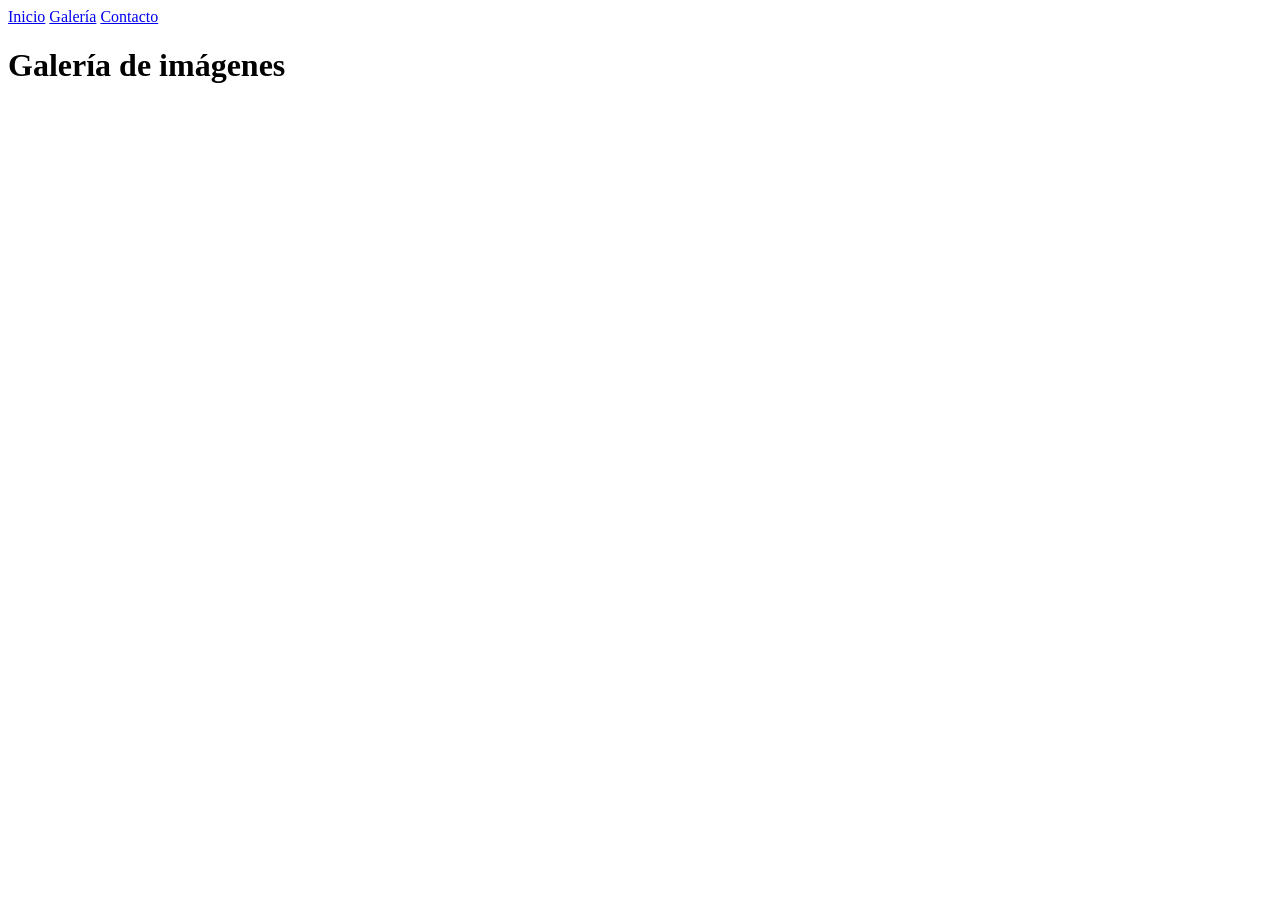
==== index.html @ afdfdd7d "Estructura inicial He creado el html y el css de la galería con un título y tres anclas a las página" ====
<!DOCTYPE html>
<html lang="en">
<head>
    <meta charset="UTF-8">
    <meta name="viewport" content="width=device-width, initial-scale=1.0">
    <title>HelenaGonzalez-Galería-TPEDI</title>
    <link rel="stylesheet" href="style.css">

</head>

<body>
    <header>
        <nav>
         <a href="#" > Inicio</a>
         <a href="#" > Galería</a>
         <a href="#" > Contacto</a>
        </nav>

    </header>
        <h1>Galería de imágenes</h1>
    
</body>
</html>
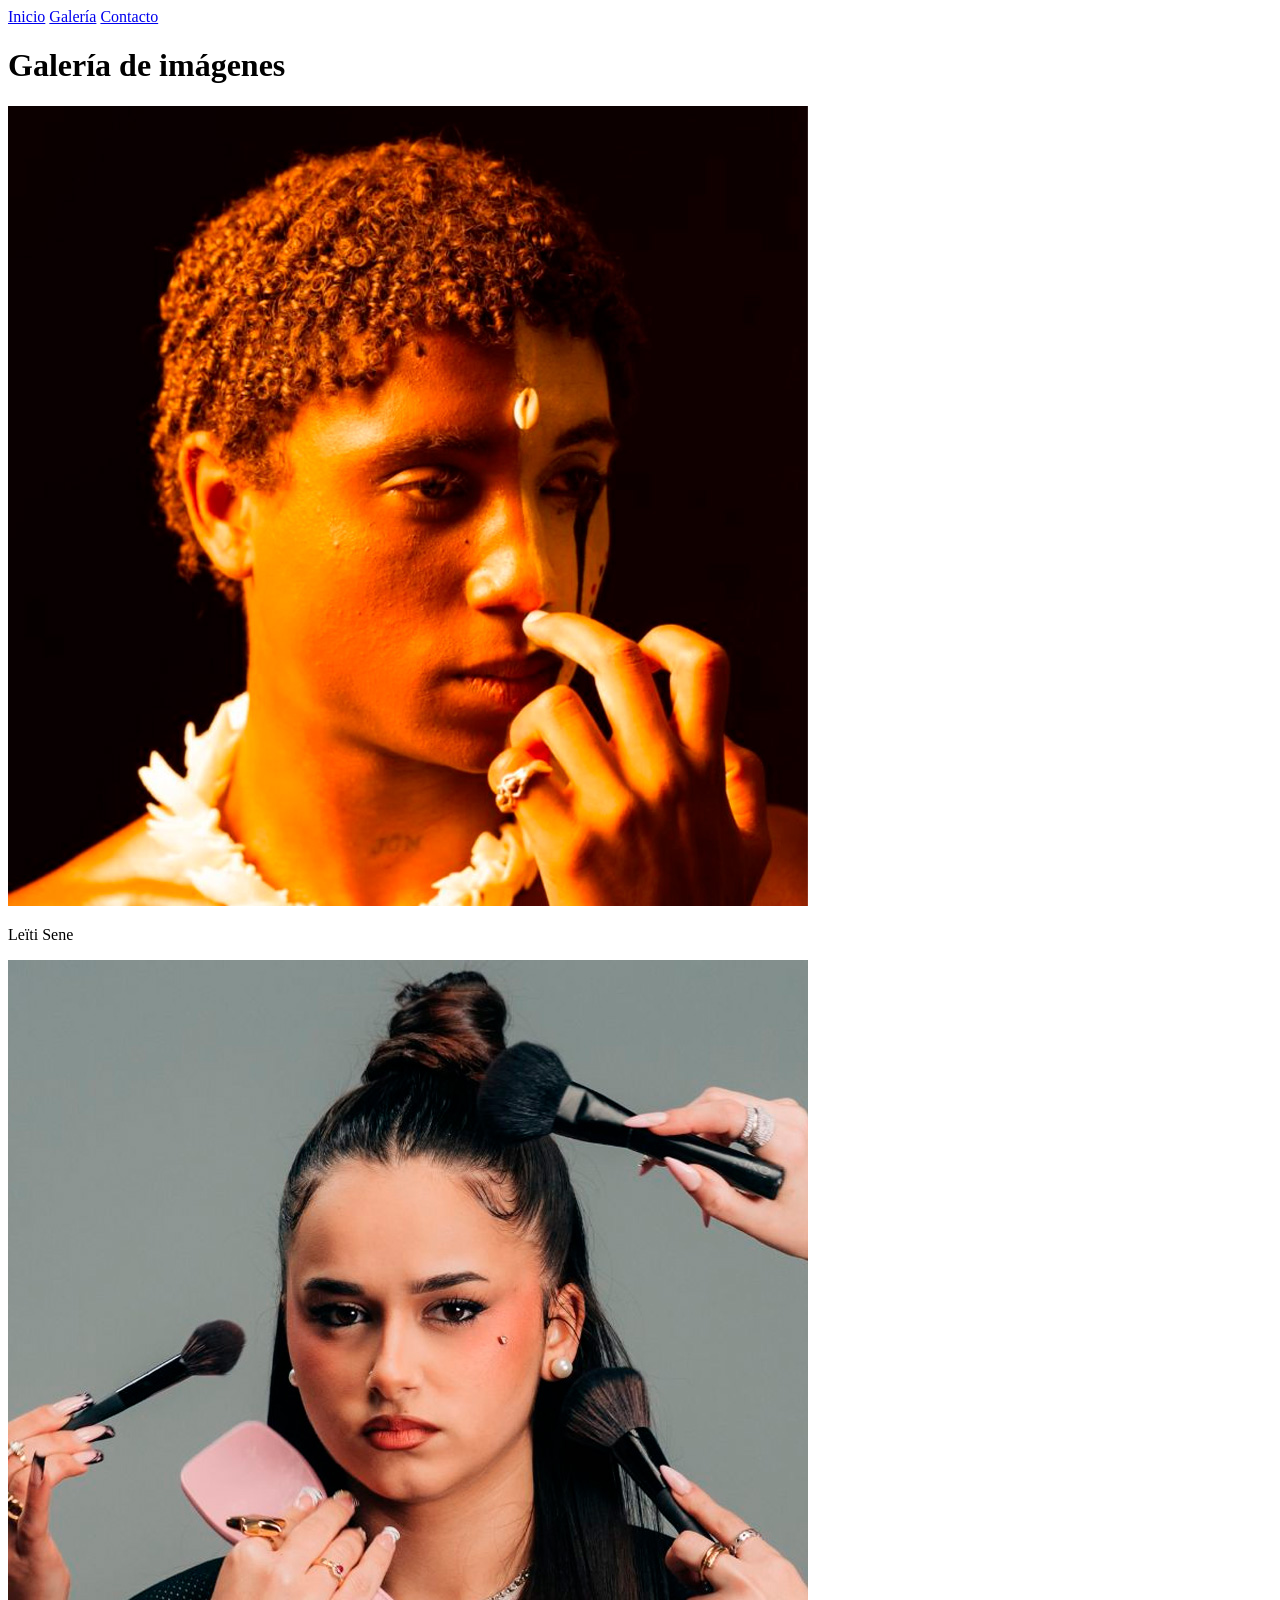
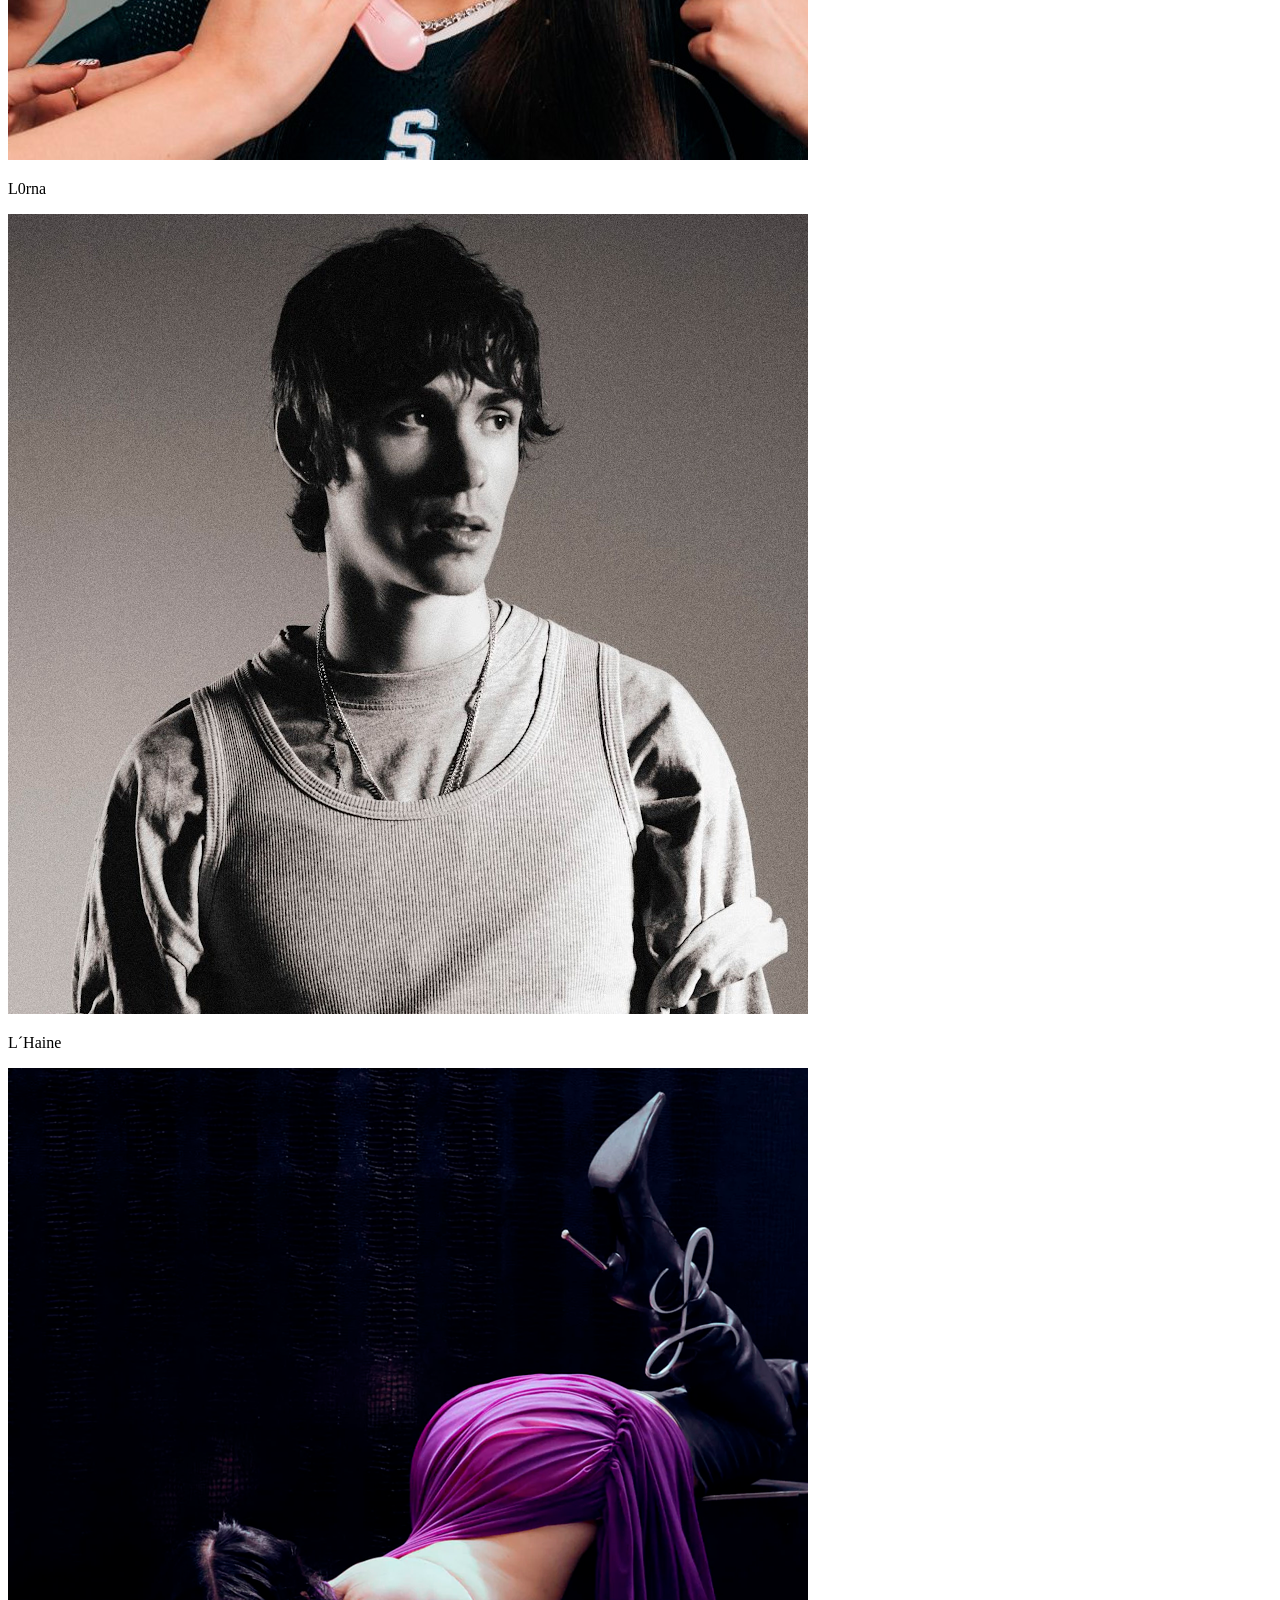
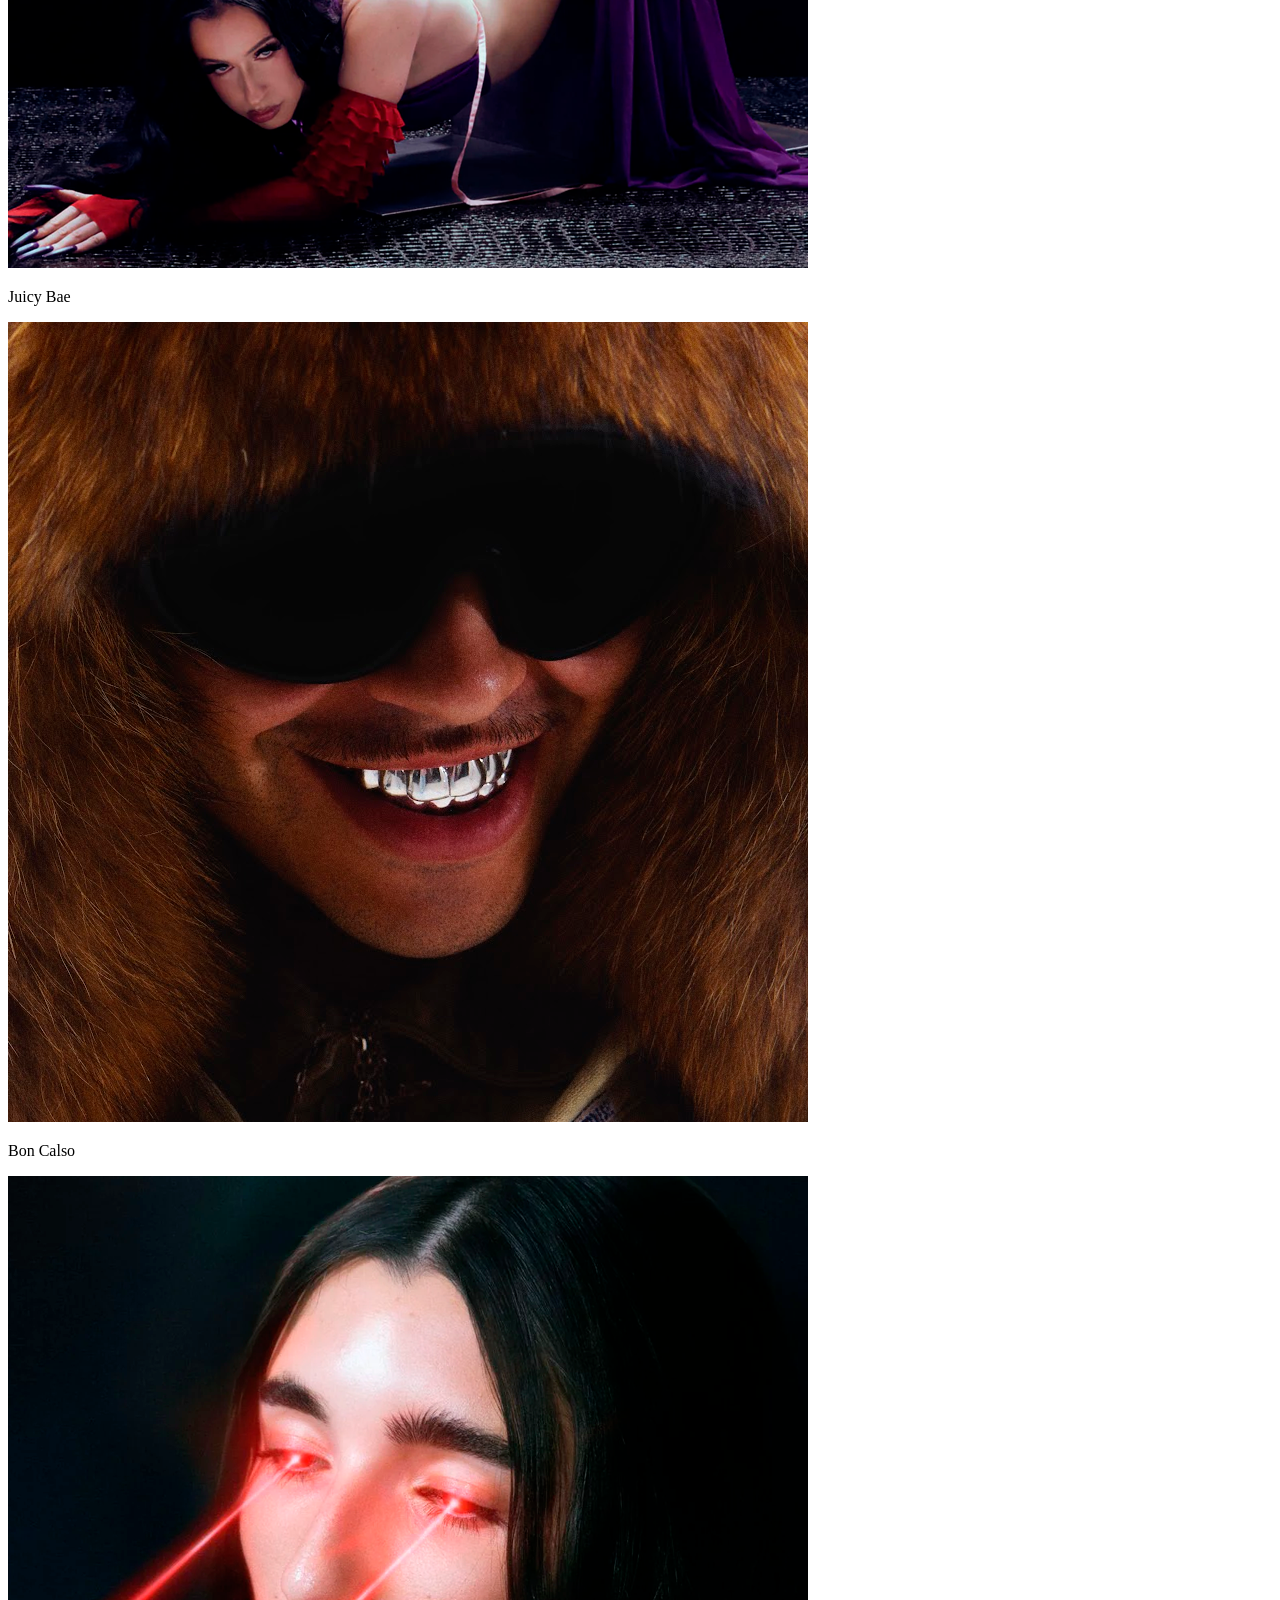
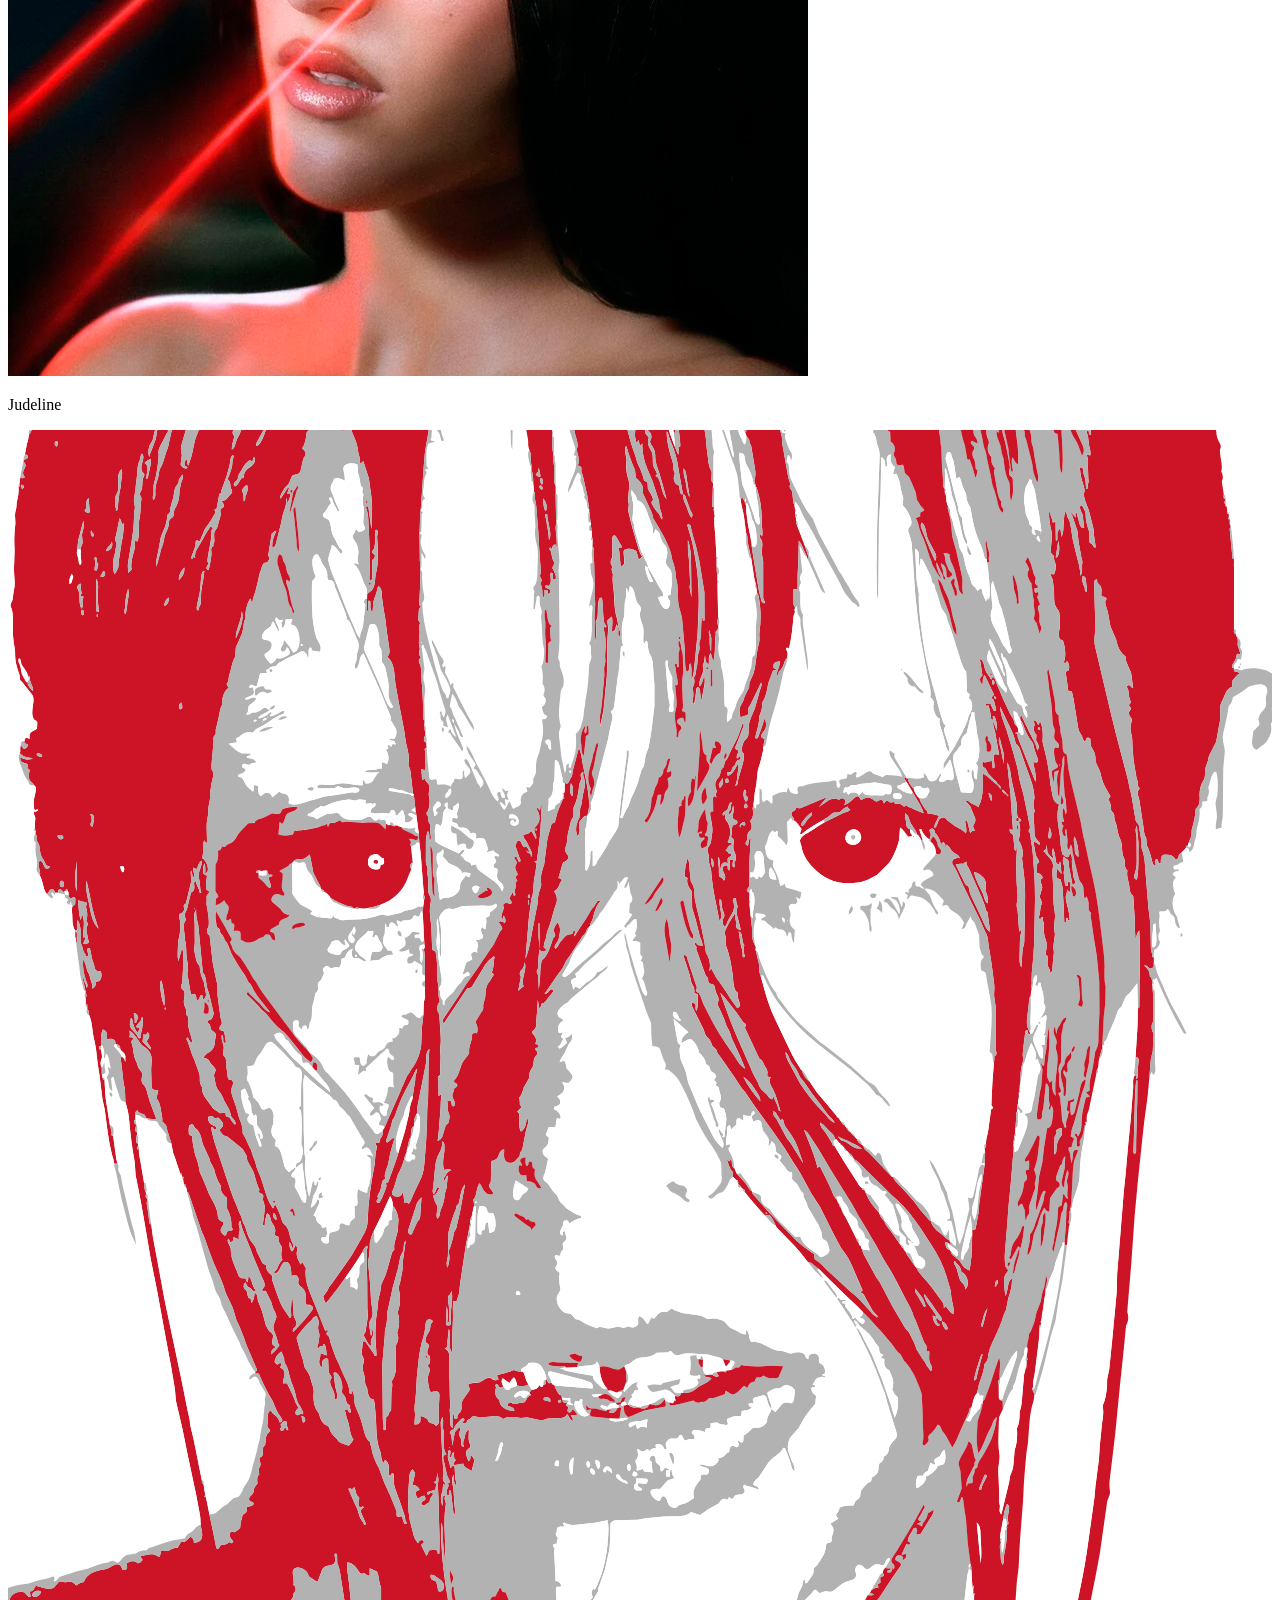
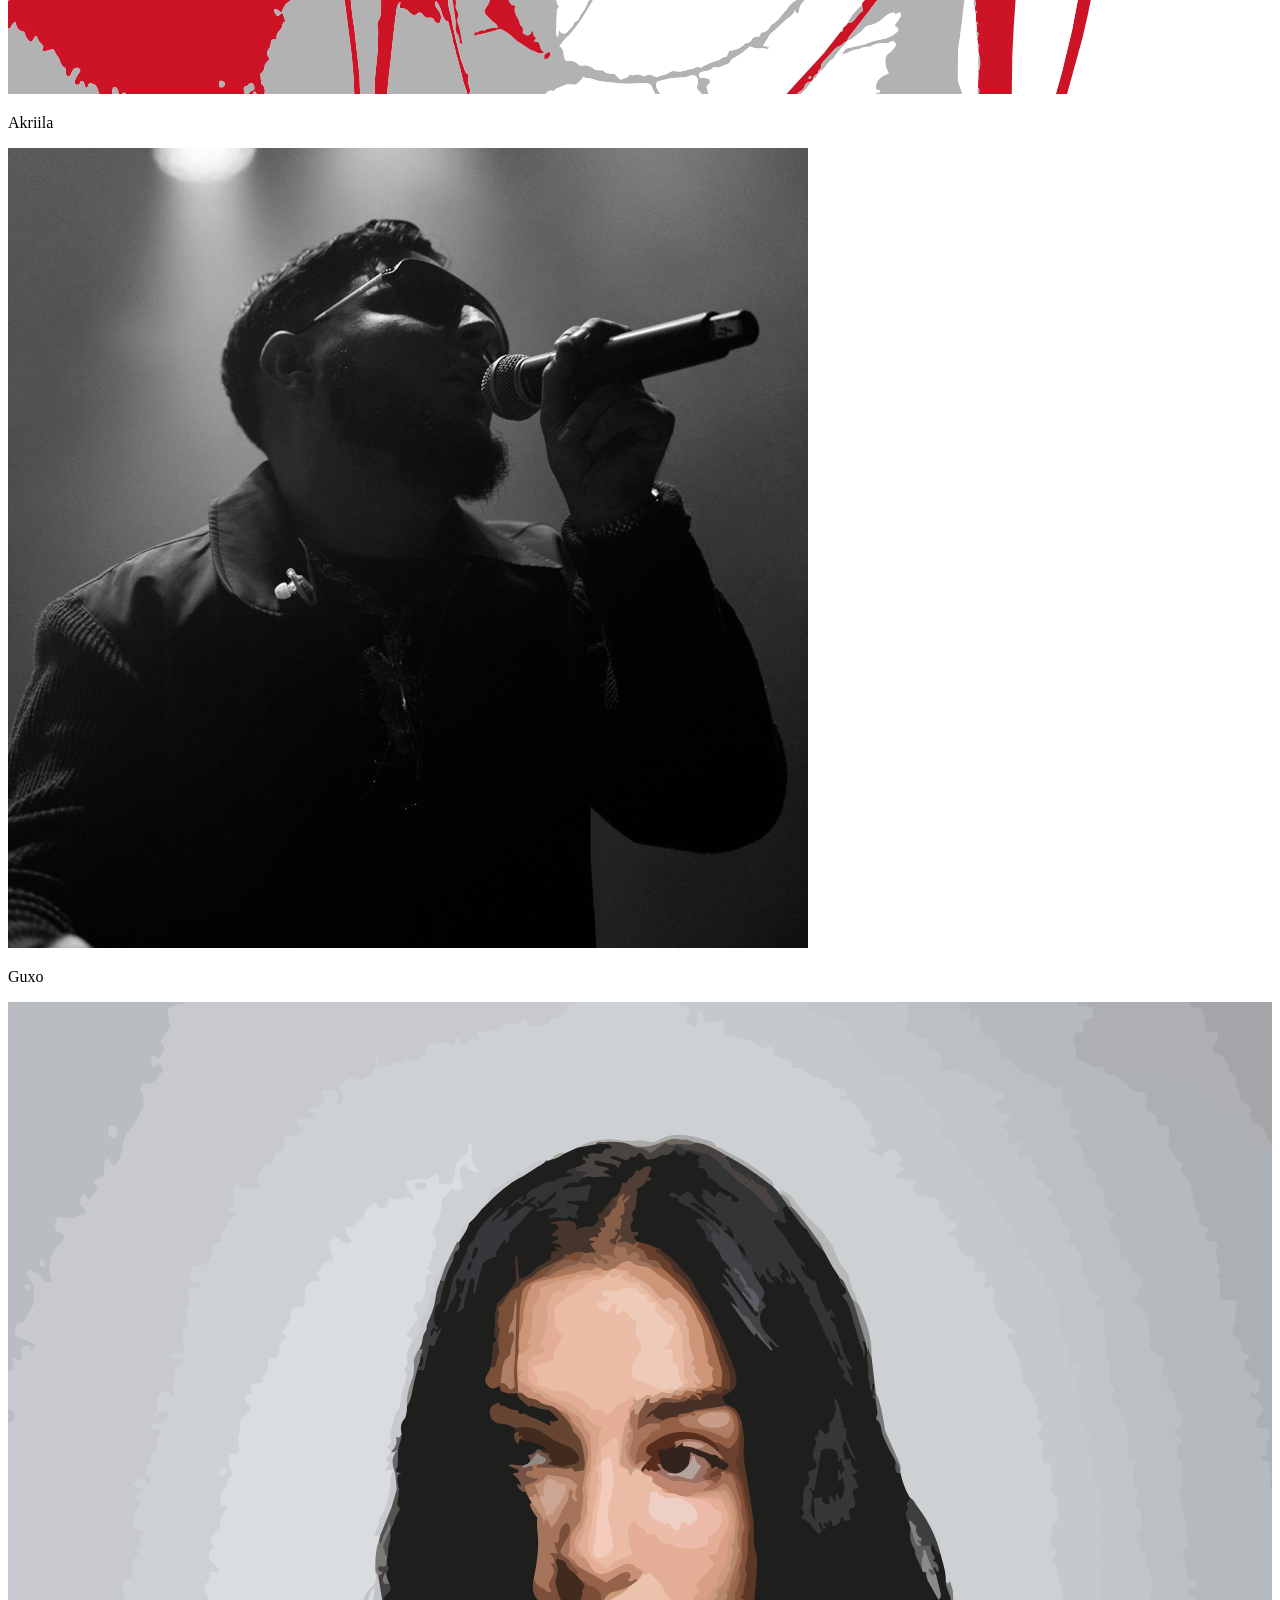
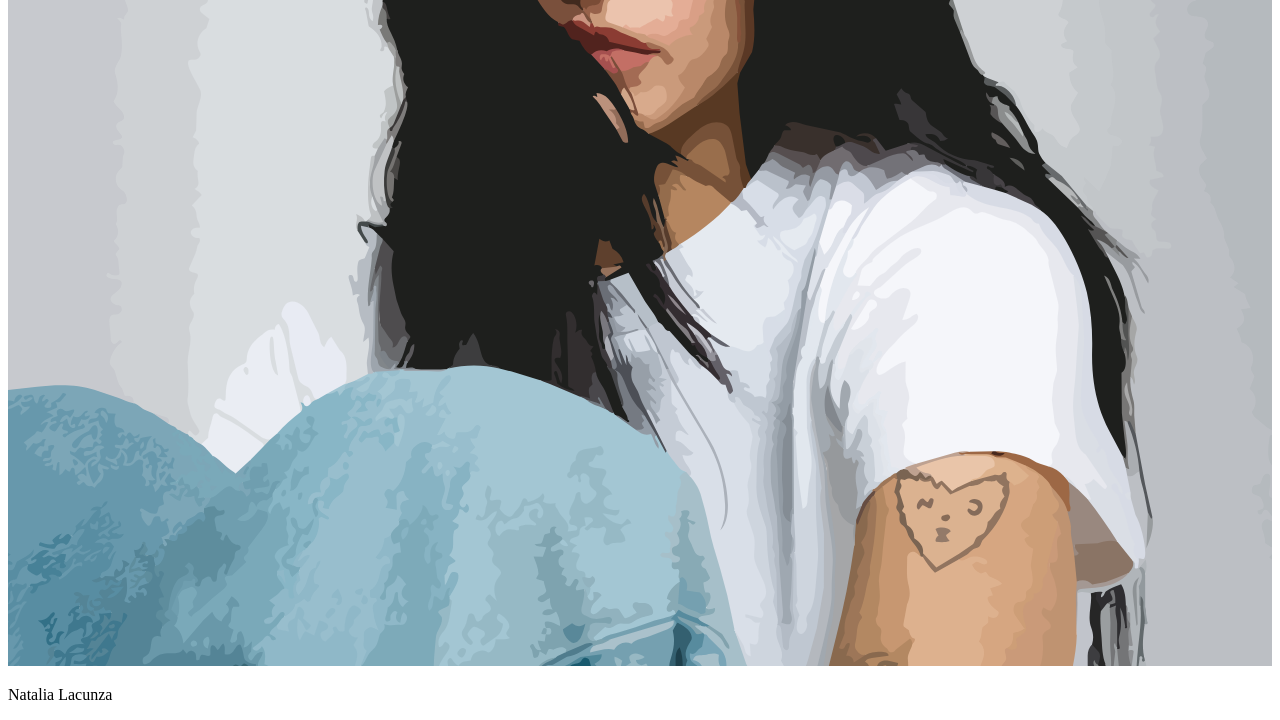
==== commit 9da83605: "imgs en html con nombre" ====
--- a/index.html
+++ b/index.html
@@ -17,7 +17,57 @@
         </nav>
 
     </header>
+    <main>
         <h1>Galería de imágenes</h1>
+        <section class="Galería">
+
+            <div class="Imagen">
+                <img src="img/img 1_leiti_JPG.jpg" alt="Leïti Sene">
+                <p>Leïti Sene</p>
+            </div>
+
+            <div class="Imagen">
+                <img src="img/img 2_l0rna_JPG.jpg" alt="L0rna">
+                <p>L0rna</p>
+            </div>
+
+            <div class="Imagen">
+                <img src="img/img 3_lhaine.jpg" alt="L´Haine">
+                <p>L´Haine</p>
+            </div>
+
+            <div class="Imagen">
+              <img src="img/img 4_juicybae_PNG.png" alt="Juicy Bae">
+               <p>Juicy Bae</p>
+            </div>
+
+            <div class="Imagen">
+              <img src="img/img 5_boncalso_PNG.png" alt="Bon Calso">
+               <p>Bon Calso</p>
+            </div>
+
+            <div class="Imagen">
+              <img src="img/img 6_judeline_PNG.png" alt="Judeline">
+               <p>Judeline</p>
+            </div>
+
+            <div class="Imagen">
+              <img src="img/img 7_akriila_SVG.svg" alt="Akriila">
+               <p>Akriila</p>
+            </div>
+
+            <div class="Imagen">
+              <img src="img/img 8_guxo_GIF.gif" alt="Guxo">
+               <p>Guxo</p>
+            </div>
+
+            <div class="Imagen">
+              <img src="img/img 9_natalialacunza_SVG.svg" alt="Natalia Lacunza">
+               <p>Natalia Lacunza</p>
+            </div>
+
+        </section>
+    </main>
     
 </body>
 </html>
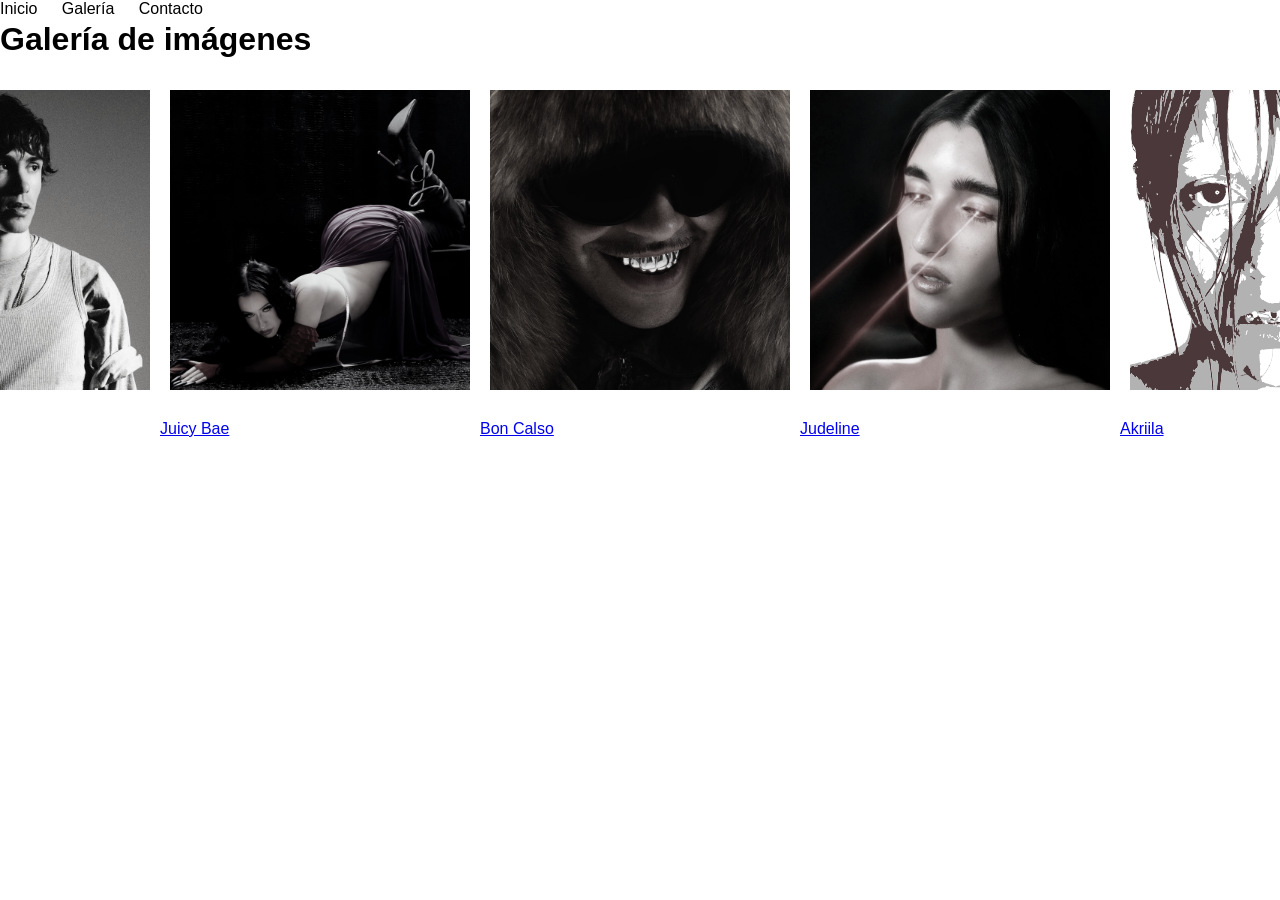
==== commit 9051877d: "corrección semántica no veía cambios en el preview y era porque me faltaba añadir css/ en el link hr" ====
--- a/index.html
+++ b/index.html
@@ -4,7 +4,7 @@
     <meta charset="UTF-8">
     <meta name="viewport" content="width=device-width, initial-scale=1.0">
     <title>HelenaGonzalez-Galería-TPEDI</title>
-    <link rel="stylesheet" href="style.css">
+    <link rel="stylesheet" href="css/style.css">
 
 </head>
 
@@ -19,51 +19,69 @@
     </header>
     <main>
         <h1>Galería de imágenes</h1>
-        <section class="Galería">
+        <section class="galeria">
 
-            <div class="Imagen">
-                <img src="img/img 1_leiti_JPG.jpg" alt="Leïti Sene">
+            <div class="imagen">
+                <a href="img/img1_leiti_JPG.jpg" target="_blank">
+                <img src="img/img1_leiti_JPG.jpg" alt="Leïti Sene" title="Leïti Sene"> 
                 <p>Leïti Sene</p>
+                </a>
             </div>
 
-            <div class="Imagen">
-                <img src="img/img 2_l0rna_JPG.jpg" alt="L0rna">
+            <div class="imagen">
+                <a href="img/img2_l0rna_JPG.jpg" target="_blank">
+                <img src="img/img2_l0rna_JPG.jpg" alt="L0rna" title="L0rna">
                 <p>L0rna</p>
+                </a>
             </div>
 
-            <div class="Imagen">
-                <img src="img/img 3_lhaine.jpg" alt="L´Haine">
+            <div class="imagen">
+                <a href="img/img3_lhaine.jpg" target="_blank">
+                <img src="img/img3_lhaine.jpg" alt="L´Haine" title="L´Haine">
                 <p>L´Haine</p>
+                </a>
             </div>
 
-            <div class="Imagen">
-              <img src="img/img 4_juicybae_PNG.png" alt="Juicy Bae">
+            <div class="imagen">
+                <a href="img/img4_juicybae_PNG.png" target="_blank">
+              <img src="img/img4_juicybae_PNG.png" alt="Juicy Bae" title="Juicy Bae">
                <p>Juicy Bae</p>
+                </a>
             </div>
 
-            <div class="Imagen">
-              <img src="img/img 5_boncalso_PNG.png" alt="Bon Calso">
+            <div class="imagen">
+              <a href="img/img5_boncalso_PNG.png" target="_blank">
+              <img src="img/img5_boncalso_PNG.png" alt="Bon Calso" title="Bon Calso">
                <p>Bon Calso</p>
+                </a>
             </div>
 
-            <div class="Imagen">
-              <img src="img/img 6_judeline_PNG.png" alt="Judeline">
+            <div class="imagen">
+              <a href="img/img6_judeline_PNG.png" target="_blank">
+              <img src="img/img6_judeline_PNG.png" alt="Judeline" title="Judeline">
                <p>Judeline</p>
+                </a>
             </div>
 
-            <div class="Imagen">
-              <img src="img/img 7_akriila_SVG.svg" alt="Akriila">
+            <div class="imagen">
+              <a href="img/img7_akriila_SVG.svg" target="_blank">
+              <img src="img/img7_akriila_SVG.svg" alt="Akriila" title="Akriila">
                <p>Akriila</p>
+                </a>
             </div>
 
-            <div class="Imagen">
-              <img src="img/img 8_guxo_GIF.gif" alt="Guxo">
+            <div class="imagen">
+              <a href="img/img8_guxo_GIF.gif" target="_blank">
+              <img src="img/img8_guxo_GIF.gif" alt="Guxo" title="Guxo">
                <p>Guxo</p>
+                </a>
             </div>
 
-            <div class="Imagen">
-              <img src="img/img 9_natalialacunza_SVG.svg" alt="Natalia Lacunza">
+            <div class="imagen">
+              <a href="img/img9_natalialacunza_SVG.svg" target="_blank">
+              <img src="img/img9_natalialacunza_SVG.svg" alt="Natalia Lacunza" title="Natalia Lacunza">
                <p>Natalia Lacunza</p>
+                </a>
             </div>
 
         </section>
--- a/css/style.css
+++ b/css/style.css
@@ -0,0 +1,30 @@
+body {
+    margin: 0;
+    font-family: Helvetica, sans-serif;
+}
+
+nav {
+    position: fixed;
+    top: 0;
+}
+
+nav a {
+    color: rgb(0, 0, 0);
+    text-decoration: none;
+    margin-right: 20px;
+}
+.galeria {
+    display: flex;
+    justify-content: center;
+}
+.imagen img{
+    width: 300px;
+    height: auto;
+    filter: grayscale(90%);
+    margin: 10px;
+}
+.imagen img:hover {
+    filter: grayscale(0%);
+    transform: scale(1.05);
+    transition: all 0.3s ease;
+}
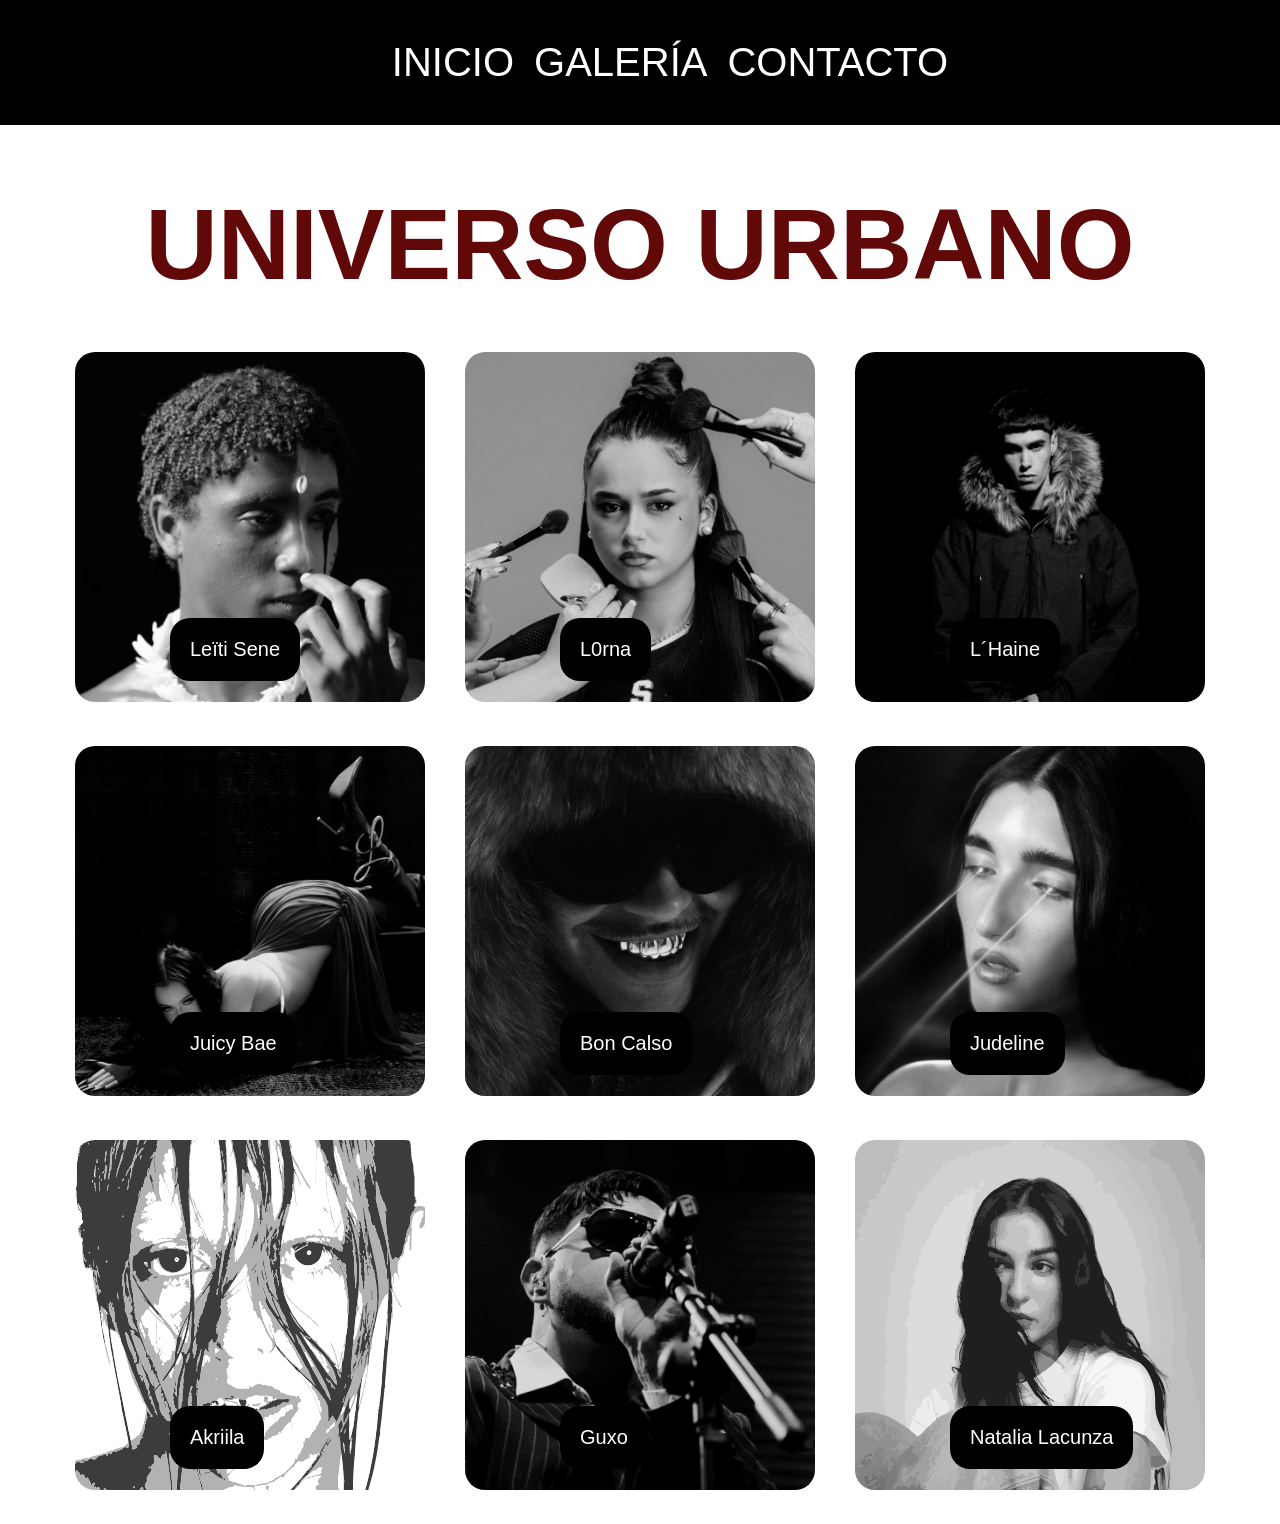
==== commit 8fbdf120: "Cambio tipográfico + hovers + border radius + filters (grayscale) + absolute/relative para los nombr" ====
--- a/index.html
+++ b/index.html
@@ -11,14 +11,14 @@
 <body>
     <header>
         <nav>
-         <a href="#" > Inicio</a>
-         <a href="#" > Galería</a>
-         <a href="#" > Contacto</a>
+         <a href="#" > INICIO</a>
+         <a href="#" > GALERÍA</a>
+         <a href="#" > CONTACTO</a>
         </nav>
 
     </header>
     <main>
-        <h1>Galería de imágenes</h1>
+        <h1>UNIVERSO URBANO</h1>
         <section class="galeria">
 
             <div class="imagen">
--- a/css/style.css
+++ b/css/style.css
@@ -1,30 +1,86 @@
 body {
     margin: 0;
-    font-family: Helvetica, sans-serif;
+    font-family: 'Poppins', sans-serif;
 }
 
 nav {
     position: fixed;
     top: 0;
+    width: 100%;
+    background: rgb(0, 0, 0);
+    padding: 40px;
+    z-index: 1000;
+    display: flex;
+    justify-content: center;
 }
 
 nav a {
-    color: rgb(0, 0, 0);
+    color: rgb(255, 255, 255);
     text-decoration: none;
     margin-right: 20px;
+    font-size: 40px;
+    display: inline-block;
+    transition-duration: 0.3s;
+
 }
+
+nav a:hover {
+    color: rgba(255, 255, 255, 0.522);
+    transform: translateX(20px);
+
+}
+
+main {
+    margin-top: 100px;
+    text-align: center;
+    padding: 20px;
+    background-color: rgb(255, 255, 255);
+    min-height: 100vh;
+}
+main h1 {
+    font-size: 100px;
+    color: rgb(97, 9, 9);
+    margin-bottom: 40px;
+}
+
 .galeria {
     display: flex;
     justify-content: center;
+    flex-wrap: wrap;
+    gap: 20px;
+
+}
+
+.imagen {
+    position: relative;
+}
+
+.imagen p {
+    position: absolute;
+    bottom: 15px;
+    left: 105px;
+    color: white;
+    font-size: 20px;
+    padding: 20px;
+    background-color: rgba(0, 0, 0, 1);
+    border-radius: 20px;   
+}
+.imagen:hover {
+    filter: blur(7px); 
+    transition: all 0.3s ease;
 }
 .imagen img{
-    width: 300px;
+    width: 350px;
     height: auto;
-    filter: grayscale(90%);
+    filter: grayscale(100%);
     margin: 10px;
+    border-radius: 20px;
 }
 .imagen img:hover {
     filter: grayscale(0%);
+    border-radius: 30px;
     transform: scale(1.05);
     transition: all 0.3s ease;
+
+
 }
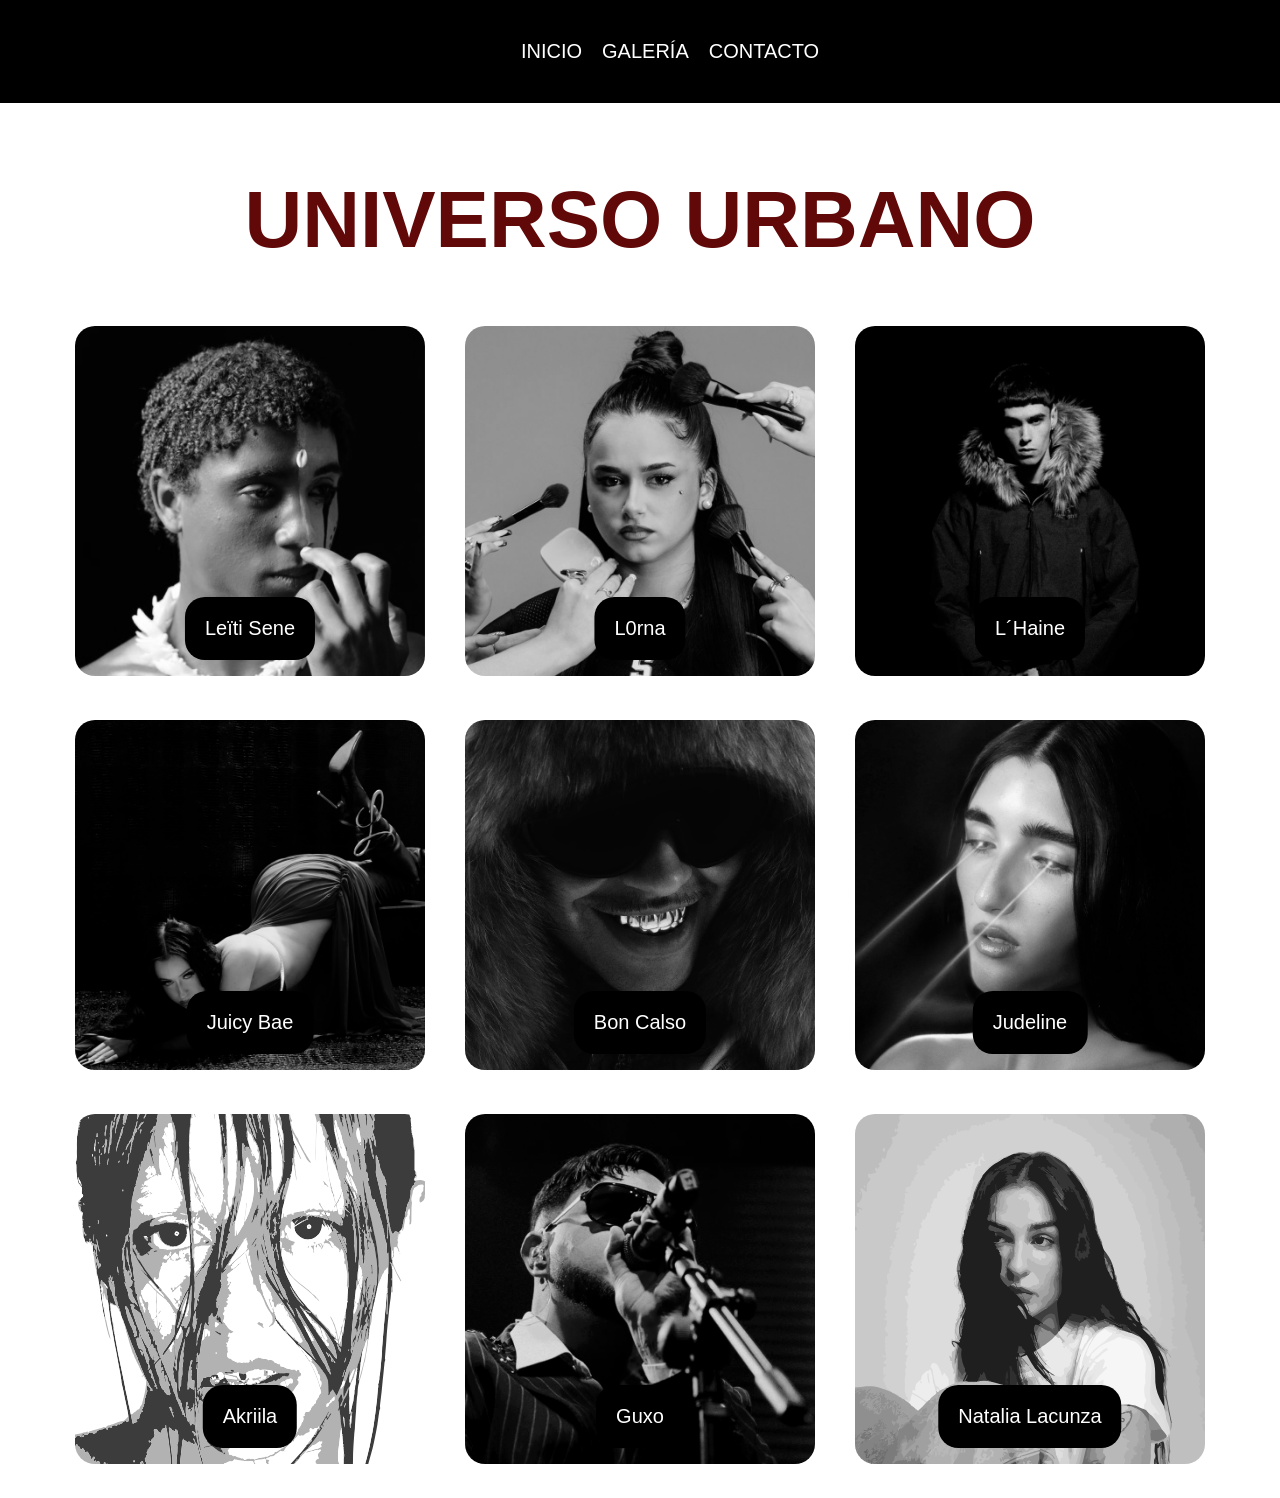
==== commit 0f000de4: "creación de páginas individuales y mejora de css para dichas páginas He creado diferentes html para " ====
--- a/index.html
+++ b/index.html
@@ -22,63 +22,63 @@
         <section class="galeria">
 
             <div class="imagen">
-                <a href="img/img1_leiti_JPG.jpg" target="_blank">
+                <a href="artistas/leiti.html">
                 <img src="img/img1_leiti_JPG.jpg" alt="Leïti Sene" title="Leïti Sene"> 
                 <p>Leïti Sene</p>
                 </a>
             </div>
 
             <div class="imagen">
-                <a href="img/img2_l0rna_JPG.jpg" target="_blank">
+                <a href="artistas/l0rna.html">
                 <img src="img/img2_l0rna_JPG.jpg" alt="L0rna" title="L0rna">
                 <p>L0rna</p>
                 </a>
             </div>
 
             <div class="imagen">
-                <a href="img/img3_lhaine.jpg" target="_blank">
+                <a href="artistas/lhaine.html">
                 <img src="img/img3_lhaine.jpg" alt="L´Haine" title="L´Haine">
                 <p>L´Haine</p>
                 </a>
             </div>
 
             <div class="imagen">
-                <a href="img/img4_juicybae_PNG.png" target="_blank">
+                <a href="artistas/juicybae.html">
               <img src="img/img4_juicybae_PNG.png" alt="Juicy Bae" title="Juicy Bae">
                <p>Juicy Bae</p>
                 </a>
             </div>
 
             <div class="imagen">
-              <a href="img/img5_boncalso_PNG.png" target="_blank">
+              <a href="artistas/boncalso.html">
               <img src="img/img5_boncalso_PNG.png" alt="Bon Calso" title="Bon Calso">
                <p>Bon Calso</p>
                 </a>
             </div>
 
             <div class="imagen">
-              <a href="img/img6_judeline_PNG.png" target="_blank">
+              <a href="artistas/judeline.html">
               <img src="img/img6_judeline_PNG.png" alt="Judeline" title="Judeline">
                <p>Judeline</p>
                 </a>
             </div>
 
             <div class="imagen">
-              <a href="img/img7_akriila_SVG.svg" target="_blank">
+              <a href="artistas/akriila.html">
               <img src="img/img7_akriila_SVG.svg" alt="Akriila" title="Akriila">
                <p>Akriila</p>
                 </a>
             </div>
 
             <div class="imagen">
-              <a href="img/img8_guxo_GIF.gif" target="_blank">
+              <a href="artistas/guxo.html">
               <img src="img/img8_guxo_GIF.gif" alt="Guxo" title="Guxo">
                <p>Guxo</p>
                 </a>
             </div>
 
             <div class="imagen">
-              <a href="img/img9_natalialacunza_SVG.svg" target="_blank">
+              <a href="artistas/natalialacunza.html">
               <img src="img/img9_natalialacunza_SVG.svg" alt="Natalia Lacunza" title="Natalia Lacunza">
                <p>Natalia Lacunza</p>
                 </a>
--- a/css/style.css
+++ b/css/style.css
@@ -18,9 +18,9 @@
     color: rgb(255, 255, 255);
     text-decoration: none;
     margin-right: 20px;
-    font-size: 40px;
+    font-size: 20px;
     display: inline-block;
-    transition-duration: 0.3s;
+    transition-duration: 1s;
 
 }
 
@@ -38,9 +38,9 @@
     min-height: 100vh;
 }
 main h1 {
-    font-size: 100px;
+    font-size: 80px;
     color: rgb(97, 9, 9);
-    margin-bottom: 40px;
+    margin-bottom: 50px;
 }
 
 .galeria {
@@ -57,30 +57,28 @@
 
 .imagen p {
     position: absolute;
-    bottom: 15px;
-    left: 105px;
+    bottom: 10px;
+    left: 50%;
+    transform: translateX(-50%);
     color: white;
     font-size: 20px;
     padding: 20px;
     background-color: rgba(0, 0, 0, 1);
     border-radius: 20px;   
+    
 }
-.imagen:hover {
-    filter: blur(7px); 
-    transition: all 0.3s ease;
-}
+
 .imagen img{
     width: 350px;
     height: auto;
     filter: grayscale(100%);
     margin: 10px;
     border-radius: 20px;
+    transition: all 1s ease;
 }
 .imagen img:hover {
     filter: grayscale(0%);
+    filter: blur(10px);
     border-radius: 30px;
     transform: scale(1.05);
-    transition: all 0.3s ease;
-
-
 }
